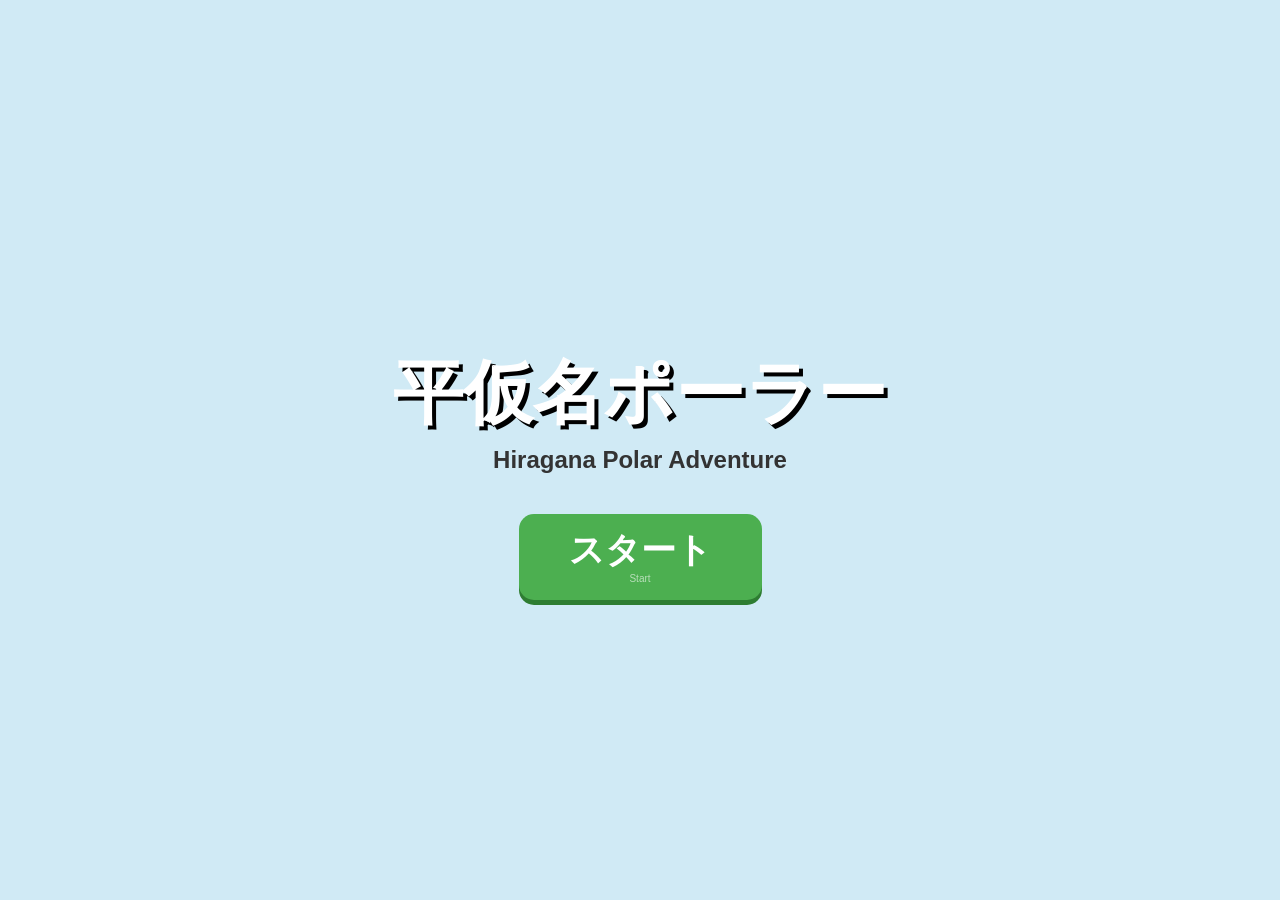
==== game.html @ cc8df942 "Rename juego polar 3.0.html to game.html" ====
<!DOCTYPE html>
<html lang="ja">
<head>
    <meta charset="UTF-8">
    <title>Hiragana Polar Adventure</title>
    <style>
        body { margin: 0; overflow: hidden; font-family: 'Arial', sans-serif; display: flex; justify-content: center; align-items: center; height: 100vh; background-color: #d0eaf5; }
        
        #game-area { position: relative; width: 800px; height: 600px; background: url('https://cdn.pixabay.com/photo/2013/02/09/04/32/iceberg-79584_1280.jpg') center/cover; border: 8px solid #fff; border-radius: 20px; box-shadow: 0 10px 30px rgba(0,0,0,0.3); overflow: hidden; display: none; }
        
        /* Pingüino estático SVG ajustado */
        #penguin { position: absolute; bottom: 30px; right: 50px; width: 100px; height: 120px; z-index: 5; }
        
        #start-screen { text-align: center; }
        #title-jp { font-size: 70px; color: #fff; text-shadow: 4px 4px 0px #000; margin-bottom: 5px; }
        #title-en { font-size: 24px; color: #333; margin-top: 0; margin-bottom: 40px; font-weight: bold; }
        
        button { cursor: pointer; border: none; font-weight: bold; transition: transform 0.1s; display: inline-flex; flex-direction: column; align-items: center; justify-content: center; line-height: 1.2; }
        button:active { transform: scale(0.95); }
        .en-sub { font-size: 10px; opacity: 0.6; font-weight: normal; margin-top: 2px; }

        #start-btn { padding: 15px 50px; font-size: 35px; background-color: #4CAF50; color: white; border-radius: 15px; box-shadow: 0 5px #2e7d32; }
        #pause-btn { position: absolute; top: 15px; right: 15px; background-color: #ff4d4d; color: white; padding: 8px 15px; border-radius: 8px; font-size: 18px; z-index: 100; } 
        
        #score-board { position: absolute; top: 15px; left: 15px; color: #003366; font-size: 24px; background: rgba(255, 255, 255, 0.8); padding: 5px 15px; border-radius: 8px; font-weight: bold; z-index: 10; }
        #hiragana-char { position: absolute; font-size: 90px; font-weight: bold; color: #2c3e50; text-shadow: 2px 2px 10px #fff; width: 100px; text-align: center; }
        
        .modal { display: none; position: absolute; top: 50%; left: 50%; transform: translate(-50%, -50%); background: rgba(255, 255, 255, 0.95); padding: 40px; border-radius: 20px; text-align: center; box-shadow: 0 0 30px rgba(0,0,0,0.5); z-index: 110; min-width: 320px; }
        #overlay { display: none; position: absolute; top: 0; left: 0; width: 100%; height: 100%; background: rgba(0,0,0,0.5); z-index: 90; }
        
        .green-btn { background-color: #2ecc71; color: white; padding: 12px 20px; border-radius: 10px; margin: 10px; font-size: 22px; width: 230px;}
        .blue-btn { background-color: #3498db; color: white; padding: 12px 20px; border-radius: 10px; margin: 10px; font-size: 22px; width: 230px;}
    </style>
</head>
<body>

    <div id="start-screen">
        <h1 id="title-jp">平仮名ポーラー</h1>
        <h2 id="title-en">Hiragana Polar Adventure</h2>
        <button id="start-btn" onclick="startGame()">
            スタート
            <span class="en-sub">Start</span>
        </button>
    </div>

    <div id="game-area">
        <div id="overlay"></div>
        <div id="score-board">Score: <span id="score-val">0</span></div>
        <button id="pause-btn" onclick="togglePause()">
            一時停止
            <span class="en-sub" style="color:white;">Pause</span>
        </button>
        <div id="hiragana-char"></div>
        
        <div id="penguin">
            <svg viewBox="0 0 100 120" xmlns="http://www.w3.org/2000/svg">
                <ellipse cx="35" cy="15" rx="10" ry="8" fill="#FFB6C1" transform="rotate(-15 35 15)"/>
                <ellipse cx="35" cy="15" rx="4" ry="4" fill="#FF69B4" transform="rotate(-15 35 15)"/>
                <ellipse cx="50" cy="70" rx="35" ry="45" fill="#2c3e50"/>
                <ellipse cx="50" cy="75" rx="25" ry="35" fill="white"/>
                <circle cx="50" cy="40" r="25" fill="#2c3e50"/>
                <ellipse cx="50" cy="45" rx="18" ry="18" fill="white"/>
                <circle cx="42" cy="42" r="3" fill="black"/>
                <circle cx="58" cy="42" r="3" fill="black"/>
                <polygon points="50,50 46,56 54,56" fill="#f1c40f"/>
                <ellipse cx="40" cy="110" rx="8" ry="5" fill="#e67e22"/>
                <ellipse cx="60" cy="110" rx="8" ry="5" fill="#e67e22"/>
            </svg>
        </div>

        <div id="fail-modal" class="modal">
            <h2 style="font-size: 40px; margin-bottom: 10px;">残念！</h2>
            <p style="margin-bottom: 20px; font-weight: bold;">You need 100 points to continue.</p>
            
            <button class="green-btn" onclick="tryContinue()">
                続行する
                <span class="en-sub">Pay 100 pts & Continue</span>
            </button>
            <br>
            <button class="blue-btn" onclick="location.reload()">
                終了する
                <span class="en-sub">Give Up / Quit</span>
            </button>
        </div>

        <div id="win-modal" class="modal">
            <h2 style="font-size: 45px;">よくできました！</h2>
            <p style="font-size: 22px; color: #2e7d32;">Otsukaresama!</p>
            <button class="blue-btn" onclick="location.reload()">
                もう一度
                <span class="en-sub">Play Again</span>
            </button>
        </div>
    </div>

<script>
    const alphabet = [
        {h:'あ',r:'a'},{h:'い',r:'i'},{h:'う',r:'u'},{h:'え',r:'e'},{h:'お',r:'o'},
        {h:'か',r:'ka'},{h:'き',r:'ki'},{h:'く',r:'ku'},{h:'け',r:'ke'},{h:'こ',r:'ko'},
        {h:'さ',r:'sa'},{h:'し',r:'shi'},{h:'す',r:'su'},{h:'せ',r:'se'},{h:'そ',r:'so'},
        {h:'た',r:'ta'},{h:'ち',r:'chi'},{h:'つ',r:'tsu'},{h:'て',r:'te'},{h:'と',r:'to'},
        {h:'な',r:'na'},{h:'に',r:'ni'},{h:'ぬ',r:'nu'},{h:'ね',r:'ne'},{h:'の',r:'no'},
        {h:'は',r:'ha'},{h:'ひ',r:'hi'},{h:'ふ',r:'fu'},{h:'へ',r:'he'},{h:'ほ',r:'ho'},
        {h:'ま',r:'ma'},{h:'み',r:'mi'},{h:'む',r:'mu'},{h:'め',r:'me'},{h:'も',r:'mo'},
        {h:'や',r:'ya'},{h:'ゆ',r:'yu'},{h:'よ',r:'yo'},
        {h:'ら',r:'ra'},{h:'り',r:'ri'},{h:'る',r:'ru'},{h:'れ',r:'re'},{h:'ろ',r:'ro'},
        {h:'わ',r:'wa'},{h:'を',r:'wo'},{h:'ん',r:'n'}
    ];

    let idx = 0, score = 0, combo = 0, y = -120, active = false, paused = false, input = "";
    const charDiv = document.getElementById('hiragana-char'), scoreDiv = document.getElementById('score-val');
    const overlay = document.getElementById('overlay');

    function startGame() {
        document.getElementById('start-screen').style.display = 'none';
        document.getElementById('game-area').style.display = 'block';
        active = true;
        spawnChar();
        requestAnimationFrame(gameLoop);
    }

    function spawnChar() {
        if(idx >= alphabet.length) { 
            active = false; 
            showModal('win-modal'); 
            return; 
        }
        charDiv.innerText = alphabet[idx].h;
        charDiv.style.left = (Math.random() * 600) + 100 + 'px';
        y = -120;
        input = "";
    }

    function gameLoop() {
        if(active && !paused) {
            y += 0.8; 
            charDiv.style.top = y + 'px';
            if(y > 440) {
                active = false;
                showModal('fail-modal');
            }
        }
        requestAnimationFrame(gameLoop);
    }

    window.addEventListener('keydown', (e) => {
        if(!active || paused || e.key === 'Shift') return;
        input += e.key.toLowerCase();
        let target = alphabet[idx].r;
        if(target.startsWith(input)) {
            if(input === target) {
                score += 100;
                combo++;
                if(combo % 3 === 0) { score += 500; }
                scoreDiv.innerText = score;
                idx++;
                spawnChar();
            }
        } else { input = ""; }
    });

    function showModal(id) {
        overlay.style.display = 'block';
        document.getElementById(id).style.display = 'block';
    }

    function togglePause() {
        paused = !paused;
        const btn = document.getElementById('pause-btn');
        if(paused) {
            btn.innerHTML = '再開<span class="en-sub" style="color:white;">Resume</span>';
            overlay.style.display = 'block';
        } else {
            btn.innerHTML = '一時停止<span class="en-sub" style="color:white;">Pause</span>';
            overlay.style.display = 'none';
        }
    }

    function tryContinue() {
        if(score >= 100) {
            score -= 100;
            scoreDiv.innerText = score;
            document.getElementById('fail-modal').style.display = 'none';
            overlay.style.display = 'none';
            active = true;
            y = -120;
            input = "";
        } else {
            alert("Points insufficient!");
            location.reload();
        }
    }
</script>
</body>
</html>
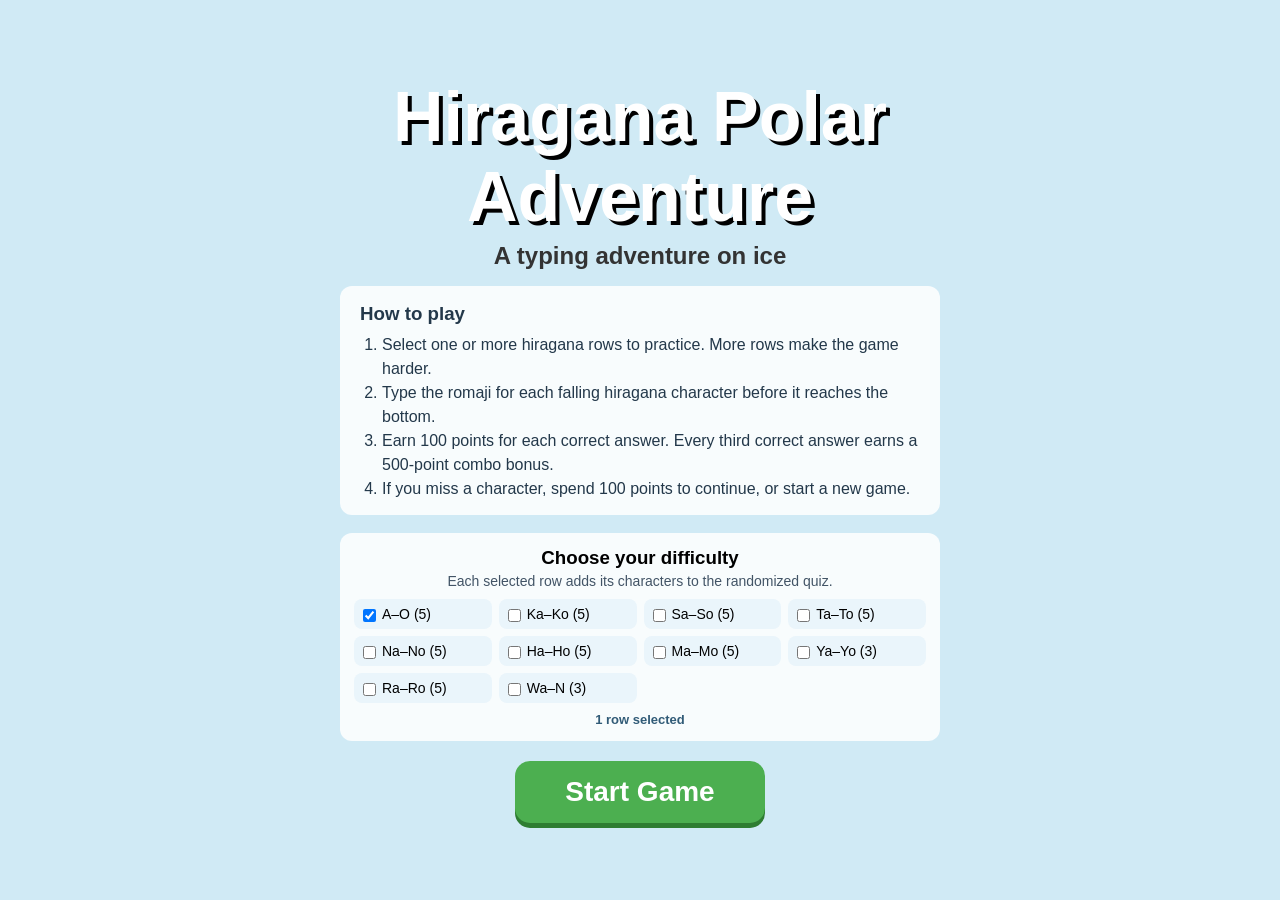
==== commit 60aceeda: "Replace game.html with updated Hiragana Polar Adventure Updated HTML structure and styles for improv" ====
--- a/game.html
+++ b/game.html
@@ -1,58 +1,185 @@
 <!DOCTYPE html>
-<html lang="ja">
+<html lang="en">
 <head>
     <meta charset="UTF-8">
+    <meta name="viewport" content="width=device-width, initial-scale=1">
     <title>Hiragana Polar Adventure</title>
     <style>
-        body { margin: 0; overflow: hidden; font-family: 'Arial', sans-serif; display: flex; justify-content: center; align-items: center; height: 100vh; background-color: #d0eaf5; }
-        
-        #game-area { position: relative; width: 800px; height: 600px; background: url('https://cdn.pixabay.com/photo/2013/02/09/04/32/iceberg-79584_1280.jpg') center/cover; border: 8px solid #fff; border-radius: 20px; box-shadow: 0 10px 30px rgba(0,0,0,0.3); overflow: hidden; display: none; }
-        
-        /* Pingüino estático SVG ajustado */
+        * { box-sizing: border-box; }
+        body {
+            margin: 0;
+            min-height: 100vh;
+            padding: 20px;
+            font-family: Arial, sans-serif;
+            display: flex;
+            justify-content: center;
+            align-items: center;
+            background-color: #d0eaf5;
+        }
+
+        #game-area {
+            position: relative;
+            width: min(800px, 100%);
+            height: min(600px, calc(100vh - 40px));
+            min-height: 420px;
+            background: linear-gradient(180deg, #c9efff 0%, #8bcfe8 56%, #f6fdff 56%, #b4e2f1 100%);
+            border: 8px solid #fff;
+            border-radius: 20px;
+            box-shadow: 0 10px 30px rgba(0,0,0,0.3);
+            overflow: hidden;
+            display: none;
+        }
+
+        #start-screen { width: min(720px, 100%); text-align: center; }
+        #title-jp { font-size: clamp(42px, 10vw, 70px); color: #fff; text-shadow: 4px 4px 0 #000; margin: 0 0 5px; }
+        #title-en { font-size: 24px; color: #333; margin: 0 0 16px; }
+        #instructions {
+            margin: 0 auto 18px;
+            padding: 14px 20px;
+            max-width: 600px;
+            background: rgba(255,255,255,.86);
+            border-radius: 12px;
+            text-align: left;
+            color: #23384a;
+            line-height: 1.5;
+        }
+        #instructions h3 { margin: 0 0 5px; }
+        #instructions ol { margin: 0; padding-left: 22px; }
+        #difficulty-panel {
+            margin: 0 auto 20px;
+            padding: 14px;
+            max-width: 600px;
+            background: rgba(255,255,255,.86);
+            border-radius: 12px;
+        }
+        #difficulty-panel h3 { margin: 0 0 4px; }
+        #difficulty-help { margin: 0 0 10px; font-size: 14px; color: #425466; }
+        #row-options {
+            display: grid;
+            grid-template-columns: repeat(auto-fit, minmax(125px, 1fr));
+            gap: 7px;
+            text-align: left;
+        }
+        .row-option {
+            padding: 7px 9px;
+            border-radius: 8px;
+            background: #eaf5fb;
+            font-size: 14px;
+        }
+        .row-option input { margin: 0 6px 0 0; vertical-align: middle; }
+        #selected-rows { margin: 9px 0 0; font-size: 13px; font-weight: bold; color: #315b77; }
+
+        button {
+            cursor: pointer;
+            border: none;
+            font-weight: bold;
+            transition: transform 0.1s, opacity 0.1s;
+        }
+        button:active { transform: scale(0.95); }
+        button:disabled { cursor: not-allowed; opacity: .55; }
+        #start-btn {
+            padding: 15px 50px;
+            font-size: 28px;
+            background-color: #4CAF50;
+            color: white;
+            border-radius: 15px;
+            box-shadow: 0 5px #2e7d32;
+        }
+        #game-controls { position: absolute; top: 15px; right: 15px; z-index: 100; display: flex; gap: 8px; }
+        #pause-btn, #speed-btn, #exit-btn {
+            color: white;
+            padding: 9px 12px;
+            border-radius: 8px;
+            font-size: 16px;
+        }
+        #pause-btn { background-color: #ff4d4d; }
+        #speed-btn { background-color: #276c9e; }
+        #exit-btn { background-color: #59636e; }
+        #score-board {
+            position: absolute;
+            top: 15px;
+            left: 15px;
+            color: #003366;
+            font-size: 20px;
+            background: rgba(255,255,255,.88);
+            padding: 8px 12px;
+            border-radius: 8px;
+            font-weight: bold;
+            z-index: 10;
+        }
+        #hiragana-char {
+            position: absolute;
+            font-size: 90px;
+            font-weight: bold;
+            color: #2c3e50;
+            text-shadow: 2px 2px 10px #fff;
+            width: 100px;
+            text-align: center;
+        }
         #penguin { position: absolute; bottom: 30px; right: 50px; width: 100px; height: 120px; z-index: 5; }
-        
-        #start-screen { text-align: center; }
-        #title-jp { font-size: 70px; color: #fff; text-shadow: 4px 4px 0px #000; margin-bottom: 5px; }
-        #title-en { font-size: 24px; color: #333; margin-top: 0; margin-bottom: 40px; font-weight: bold; }
-        
-        button { cursor: pointer; border: none; font-weight: bold; transition: transform 0.1s; display: inline-flex; flex-direction: column; align-items: center; justify-content: center; line-height: 1.2; }
-        button:active { transform: scale(0.95); }
-        .en-sub { font-size: 10px; opacity: 0.6; font-weight: normal; margin-top: 2px; }
-
-        #start-btn { padding: 15px 50px; font-size: 35px; background-color: #4CAF50; color: white; border-radius: 15px; box-shadow: 0 5px #2e7d32; }
-        #pause-btn { position: absolute; top: 15px; right: 15px; background-color: #ff4d4d; color: white; padding: 8px 15px; border-radius: 8px; font-size: 18px; z-index: 100; } 
-        
-        #score-board { position: absolute; top: 15px; left: 15px; color: #003366; font-size: 24px; background: rgba(255, 255, 255, 0.8); padding: 5px 15px; border-radius: 8px; font-weight: bold; z-index: 10; }
-        #hiragana-char { position: absolute; font-size: 90px; font-weight: bold; color: #2c3e50; text-shadow: 2px 2px 10px #fff; width: 100px; text-align: center; }
-        
-        .modal { display: none; position: absolute; top: 50%; left: 50%; transform: translate(-50%, -50%); background: rgba(255, 255, 255, 0.95); padding: 40px; border-radius: 20px; text-align: center; box-shadow: 0 0 30px rgba(0,0,0,0.5); z-index: 110; min-width: 320px; }
-        #overlay { display: none; position: absolute; top: 0; left: 0; width: 100%; height: 100%; background: rgba(0,0,0,0.5); z-index: 90; }
-        
-        .green-btn { background-color: #2ecc71; color: white; padding: 12px 20px; border-radius: 10px; margin: 10px; font-size: 22px; width: 230px;}
-        .blue-btn { background-color: #3498db; color: white; padding: 12px 20px; border-radius: 10px; margin: 10px; font-size: 22px; width: 230px;}
+        .modal {
+            display: none;
+            position: absolute;
+            top: 50%;
+            left: 50%;
+            transform: translate(-50%, -50%);
+            background: rgba(255,255,255,.96);
+            padding: 30px;
+            border-radius: 20px;
+            text-align: center;
+            box-shadow: 0 0 30px rgba(0,0,0,.5);
+            z-index: 110;
+            width: min(400px, calc(100% - 32px));
+        }
+        .modal h2 { margin-top: 0; }
+        #overlay { display: none; position: absolute; inset: 0; background: rgba(0,0,0,.5); z-index: 90; }
+        .modal-btn { color: white; padding: 12px 20px; border-radius: 10px; margin: 8px; font-size: 18px; width: 100%; max-width: 280px; }
+        .green-btn { background-color: #2ecc71; }
+        .blue-btn { background-color: #3498db; }
+        @media (max-width: 520px) {
+            body { padding: 8px; }
+            #game-area { height: calc(100vh - 16px); min-height: 400px; border-width: 5px; }
+            #score-board { top: 12px; left: 10px; font-size: 16px; }
+            #game-controls { top: 10px; right: 10px; gap: 5px; }
+            #pause-btn, #speed-btn, #exit-btn { padding: 8px; font-size: 13px; }
+            #penguin { right: 20px; }
+            .modal { padding: 22px; }
+        }
     </style>
 </head>
 <body>
-
-    <div id="start-screen">
-        <h1 id="title-jp">平仮名ポーラー</h1>
-        <h2 id="title-en">Hiragana Polar Adventure</h2>
-        <button id="start-btn" onclick="startGame()">
-            スタート
-            <span class="en-sub">Start</span>
-        </button>
-    </div>
-
-    <div id="game-area">
+    <main id="start-screen">
+        <h1 id="title-jp">Hiragana Polar Adventure</h1>
+        <h2 id="title-en">A typing adventure on ice</h2>
+        <section id="instructions" aria-labelledby="instructions-title">
+            <h3 id="instructions-title">How to play</h3>
+            <ol>
+                <li>Select one or more hiragana rows to practice. More rows make the game harder.</li>
+                <li>Type the romaji for each falling hiragana character before it reaches the bottom.</li>
+                <li>Earn 100 points for each correct answer. Every third correct answer earns a 500-point combo bonus.</li>
+                <li>If you miss a character, spend 100 points to continue, or start a new game.</li>
+            </ol>
+        </section>
+        <section id="difficulty-panel" aria-labelledby="difficulty-title">
+            <h3 id="difficulty-title">Choose your difficulty</h3>
+            <p id="difficulty-help">Each selected row adds its characters to the randomized quiz.</p>
+            <div id="row-options"></div>
+            <p id="selected-rows" aria-live="polite"></p>
+        </section>
+        <button id="start-btn" type="button" onclick="startGame()">Start Game</button>
+    </main>
+
+    <main id="game-area" aria-label="Hiragana typing game">
         <div id="overlay"></div>
         <div id="score-board">Score: <span id="score-val">0</span></div>
-        <button id="pause-btn" onclick="togglePause()">
-            一時停止
-            <span class="en-sub" style="color:white;">Pause</span>
-        </button>
-        <div id="hiragana-char"></div>
-        
-        <div id="penguin">
+        <div id="game-controls">
+            <button id="speed-btn" type="button" onclick="cycleSpeed()" aria-label="Change falling speed">Speed: Normal</button>
+            <button id="pause-btn" type="button" onclick="togglePause()">Pause</button>
+            <button id="exit-btn" type="button" onclick="exitGame()">Exit</button>
+        </div>
+        <div id="hiragana-char" aria-live="polite"></div>
+
+        <div id="penguin" aria-hidden="true">
             <svg viewBox="0 0 100 120" xmlns="http://www.w3.org/2000/svg">
                 <ellipse cx="35" cy="15" rx="10" ry="8" fill="#FFB6C1" transform="rotate(-15 35 15)"/>
                 <ellipse cx="35" cy="15" rx="4" ry="4" fill="#FF69B4" transform="rotate(-15 35 15)"/>
@@ -68,95 +195,134 @@
             </svg>
         </div>
 
-        <div id="fail-modal" class="modal">
-            <h2 style="font-size: 40px; margin-bottom: 10px;">残念！</h2>
-            <p style="margin-bottom: 20px; font-weight: bold;">You need 100 points to continue.</p>
-            
-            <button class="green-btn" onclick="tryContinue()">
-                続行する
-                <span class="en-sub">Pay 100 pts & Continue</span>
-            </button>
-            <br>
-            <button class="blue-btn" onclick="location.reload()">
-                終了する
-                <span class="en-sub">Give Up / Quit</span>
-            </button>
-        </div>
-
-        <div id="win-modal" class="modal">
-            <h2 style="font-size: 45px;">よくできました！</h2>
-            <p style="font-size: 22px; color: #2e7d32;">Otsukaresama!</p>
-            <button class="blue-btn" onclick="location.reload()">
-                もう一度
-                <span class="en-sub">Play Again</span>
-            </button>
-        </div>
-    </div>
+        <section id="fail-modal" class="modal" role="dialog" aria-modal="true" aria-labelledby="fail-title">
+            <h2 id="fail-title">Nice try!</h2>
+            <p>You need 100 points to continue.</p>
+            <button class="modal-btn green-btn" type="button" onclick="tryContinue()">Continue (100 points)</button>
+            <button class="modal-btn blue-btn" type="button" onclick="location.reload()">Quit Game</button>
+        </section>
+        <section id="win-modal" class="modal" role="dialog" aria-modal="true" aria-labelledby="win-title">
+            <h2 id="win-title">Great job!</h2>
+            <p>You completed all the selected hiragana.</p>
+            <button class="modal-btn blue-btn" type="button" onclick="location.reload()">Play Again</button>
+        </section>
+    </main>
 
 <script>
-    const alphabet = [
-        {h:'あ',r:'a'},{h:'い',r:'i'},{h:'う',r:'u'},{h:'え',r:'e'},{h:'お',r:'o'},
-        {h:'か',r:'ka'},{h:'き',r:'ki'},{h:'く',r:'ku'},{h:'け',r:'ke'},{h:'こ',r:'ko'},
-        {h:'さ',r:'sa'},{h:'し',r:'shi'},{h:'す',r:'su'},{h:'せ',r:'se'},{h:'そ',r:'so'},
-        {h:'た',r:'ta'},{h:'ち',r:'chi'},{h:'つ',r:'tsu'},{h:'て',r:'te'},{h:'と',r:'to'},
-        {h:'な',r:'na'},{h:'に',r:'ni'},{h:'ぬ',r:'nu'},{h:'ね',r:'ne'},{h:'の',r:'no'},
-        {h:'は',r:'ha'},{h:'ひ',r:'hi'},{h:'ふ',r:'fu'},{h:'へ',r:'he'},{h:'ほ',r:'ho'},
-        {h:'ま',r:'ma'},{h:'み',r:'mi'},{h:'む',r:'mu'},{h:'め',r:'me'},{h:'も',r:'mo'},
-        {h:'や',r:'ya'},{h:'ゆ',r:'yu'},{h:'よ',r:'yo'},
-        {h:'ら',r:'ra'},{h:'り',r:'ri'},{h:'る',r:'ru'},{h:'れ',r:'re'},{h:'ろ',r:'ro'},
-        {h:'わ',r:'wa'},{h:'を',r:'wo'},{h:'ん',r:'n'}
+    const rows = [
+        { label: 'A–O', chars: [{h:'あ',r:'a'},{h:'い',r:'i'},{h:'う',r:'u'},{h:'え',r:'e'},{h:'お',r:'o'}] },
+        { label: 'Ka–Ko', chars: [{h:'か',r:'ka'},{h:'き',r:'ki'},{h:'く',r:'ku'},{h:'け',r:'ke'},{h:'こ',r:'ko'}] },
+        { label: 'Sa–So', chars: [{h:'さ',r:'sa'},{h:'し',r:'shi'},{h:'す',r:'su'},{h:'せ',r:'se'},{h:'そ',r:'so'}] },
+        { label: 'Ta–To', chars: [{h:'た',r:'ta'},{h:'ち',r:'chi'},{h:'つ',r:'tsu'},{h:'て',r:'te'},{h:'と',r:'to'}] },
+        { label: 'Na–No', chars: [{h:'な',r:'na'},{h:'に',r:'ni'},{h:'ぬ',r:'nu'},{h:'ね',r:'ne'},{h:'の',r:'no'}] },
+        { label: 'Ha–Ho', chars: [{h:'は',r:'ha'},{h:'ひ',r:'hi'},{h:'ふ',r:'fu'},{h:'へ',r:'he'},{h:'ほ',r:'ho'}] },
+        { label: 'Ma–Mo', chars: [{h:'ま',r:'ma'},{h:'み',r:'mi'},{h:'む',r:'mu'},{h:'め',r:'me'},{h:'も',r:'mo'}] },
+        { label: 'Ya–Yo', chars: [{h:'や',r:'ya'},{h:'ゆ',r:'yu'},{h:'よ',r:'yo'}] },
+        { label: 'Ra–Ro', chars: [{h:'ら',r:'ra'},{h:'り',r:'ri'},{h:'る',r:'ru'},{h:'れ',r:'re'},{h:'ろ',r:'ro'}] },
+        { label: 'Wa–N', chars: [{h:'わ',r:'wa'},{h:'を',r:'wo'},{h:'ん',r:'n'}] }
     ];
-
-    let idx = 0, score = 0, combo = 0, y = -120, active = false, paused = false, input = "";
-    const charDiv = document.getElementById('hiragana-char'), scoreDiv = document.getElementById('score-val');
+    const speedLevels = [
+        { label: 'Slow', pixelsPerSecond: 42 },
+        { label: 'Normal', pixelsPerSecond: 72 },
+        { label: 'Fast', pixelsPerSecond: 112 }
+    ];
+
+    let deck = [], idx = 0, score = 0, combo = 0, y = -120;
+    let active = false, paused = false, input = '', speedIndex = 1, previousFrameTime = 0;
+    const charDiv = document.getElementById('hiragana-char');
+    const scoreDiv = document.getElementById('score-val');
     const overlay = document.getElementById('overlay');
+    const rowOptions = document.getElementById('row-options');
+
+    rows.forEach((row, index) => {
+        const label = document.createElement('label');
+        label.className = 'row-option';
+        const checkbox = document.createElement('input');
+        checkbox.type = 'checkbox';
+        checkbox.value = String(index);
+        checkbox.checked = index === 0;
+        checkbox.addEventListener('change', updateDifficulty);
+        label.append(checkbox, document.createTextNode(`${row.label} (${row.chars.length})`));
+        rowOptions.append(label);
+    });
+    updateDifficulty();
+
+    function updateDifficulty() {
+        const selectedCount = rowOptions.querySelectorAll('input:checked').length;
+        document.getElementById('selected-rows').textContent =
+            `${selectedCount} row${selectedCount === 1 ? '' : 's'} selected`;
+        document.getElementById('start-btn').disabled = selectedCount === 0;
+    }
 
     function startGame() {
+        const selectedRows = [...rowOptions.querySelectorAll('input:checked')]
+            .map(checkbox => rows[Number(checkbox.value)]);
+        deck = selectedRows.flatMap(row => row.chars);
+        if (deck.length === 0) return;
+        for (let i = deck.length - 1; i > 0; i--) {
+            const j = Math.floor(Math.random() * (i + 1));
+            [deck[i], deck[j]] = [deck[j], deck[i]];
+        }
         document.getElementById('start-screen').style.display = 'none';
         document.getElementById('game-area').style.display = 'block';
+        idx = 0;
+        score = 0;
+        combo = 0;
+        scoreDiv.textContent = score;
         active = true;
+        paused = false;
+        previousFrameTime = 0;
         spawnChar();
         requestAnimationFrame(gameLoop);
     }
 
     function spawnChar() {
-        if(idx >= alphabet.length) { 
-            active = false; 
-            showModal('win-modal'); 
-            return; 
-        }
-        charDiv.innerText = alphabet[idx].h;
-        charDiv.style.left = (Math.random() * 600) + 100 + 'px';
+        if (idx >= deck.length) {
+            active = false;
+            showModal('win-modal');
+            return;
+        }
+        charDiv.textContent = deck[idx].h;
+        const availableWidth = Math.max(0, document.getElementById('game-area').clientWidth - 120);
+        charDiv.style.left = `${Math.random() * availableWidth}px`;
         y = -120;
-        input = "";
-    }
-
-    function gameLoop() {
-        if(active && !paused) {
-            y += 0.8; 
-            charDiv.style.top = y + 'px';
-            if(y > 440) {
+        input = '';
+    }
+
+    function gameLoop(timestamp) {
+        if (!active) return;
+        if (previousFrameTime === 0) previousFrameTime = timestamp;
+        const elapsedSeconds = Math.min((timestamp - previousFrameTime) / 1000, 0.05);
+        previousFrameTime = timestamp;
+
+        if (!paused) {
+            y += speedLevels[speedIndex].pixelsPerSecond * elapsedSeconds;
+            charDiv.style.top = `${y}px`;
+            if (y > document.getElementById('game-area').clientHeight - 160) {
                 active = false;
                 showModal('fail-modal');
+                return;
             }
         }
         requestAnimationFrame(gameLoop);
     }
 
-    window.addEventListener('keydown', (e) => {
-        if(!active || paused || e.key === 'Shift') return;
-        input += e.key.toLowerCase();
-        let target = alphabet[idx].r;
-        if(target.startsWith(input)) {
-            if(input === target) {
+    window.addEventListener('keydown', (event) => {
+        if (!active || paused || event.key.length !== 1 || !/^[a-z]$/i.test(event.key)) return;
+        input += event.key.toLowerCase();
+        const target = deck[idx].r;
+        if (target.startsWith(input)) {
+            if (input === target) {
                 score += 100;
                 combo++;
-                if(combo % 3 === 0) { score += 500; }
-                scoreDiv.innerText = score;
+                if (combo % 3 === 0) score += 500;
+                scoreDiv.textContent = score;
                 idx++;
                 spawnChar();
             }
-        } else { input = ""; }
+        } else {
+            input = '';
+        }
     });
 
     function showModal(id) {
@@ -165,30 +331,44 @@
     }
 
     function togglePause() {
+        if (!active) return;
         paused = !paused;
-        const btn = document.getElementById('pause-btn');
-        if(paused) {
-            btn.innerHTML = '再開<span class="en-sub" style="color:white;">Resume</span>';
-            overlay.style.display = 'block';
-        } else {
-            btn.innerHTML = '一時停止<span class="en-sub" style="color:white;">Pause</span>';
-            overlay.style.display = 'none';
-        }
+        document.getElementById('pause-btn').textContent = paused ? 'Resume' : 'Pause';
+        overlay.style.display = paused ? 'block' : 'none';
+    }
+
+    function exitGame() {
+        active = false;
+        paused = false;
+        previousFrameTime = 0;
+        overlay.style.display = 'none';
+        document.getElementById('fail-modal').style.display = 'none';
+        document.getElementById('win-modal').style.display = 'none';
+        document.getElementById('pause-btn').textContent = 'Pause';
+        document.getElementById('game-area').style.display = 'none';
+        document.getElementById('start-screen').style.display = 'block';
+    }
+
+    function cycleSpeed() {
+        speedIndex = (speedIndex + 1) % speedLevels.length;
+        document.getElementById('speed-btn').textContent = `Speed: ${speedLevels[speedIndex].label}`;
     }
 
     function tryContinue() {
-        if(score >= 100) {
-            score -= 100;
-            scoreDiv.innerText = score;
-            document.getElementById('fail-modal').style.display = 'none';
-            overlay.style.display = 'none';
-            active = true;
-            y = -120;
-            input = "";
-        } else {
-            alert("Points insufficient!");
-            location.reload();
-        }
+        if (score < 100) {
+            alert('Not enough points. You need 100 points to continue.');
+            return;
+        }
+        score -= 100;
+        scoreDiv.textContent = score;
+        document.getElementById('fail-modal').style.display = 'none';
+        overlay.style.display = 'none';
+        active = true;
+        paused = false;
+        previousFrameTime = 0;
+        y = -120;
+        input = '';
+        requestAnimationFrame(gameLoop);
     }
 </script>
 </body>
